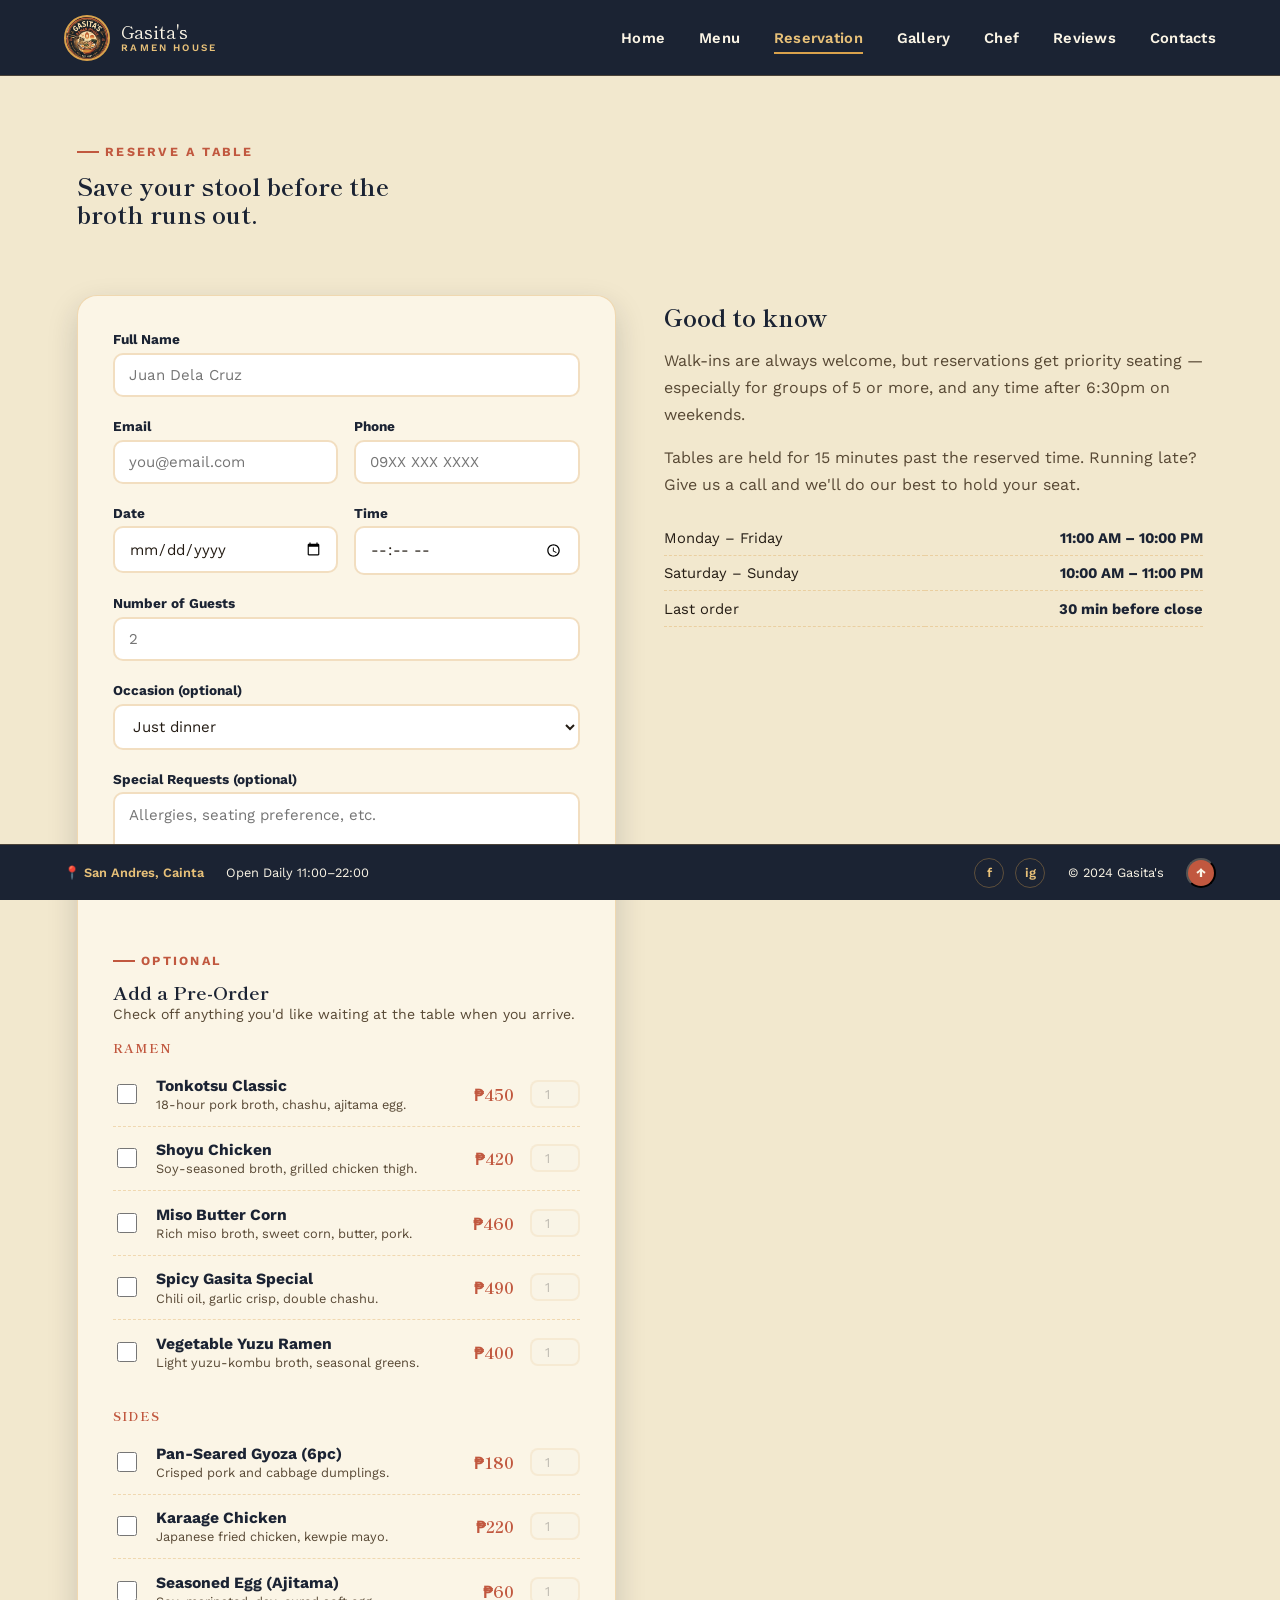
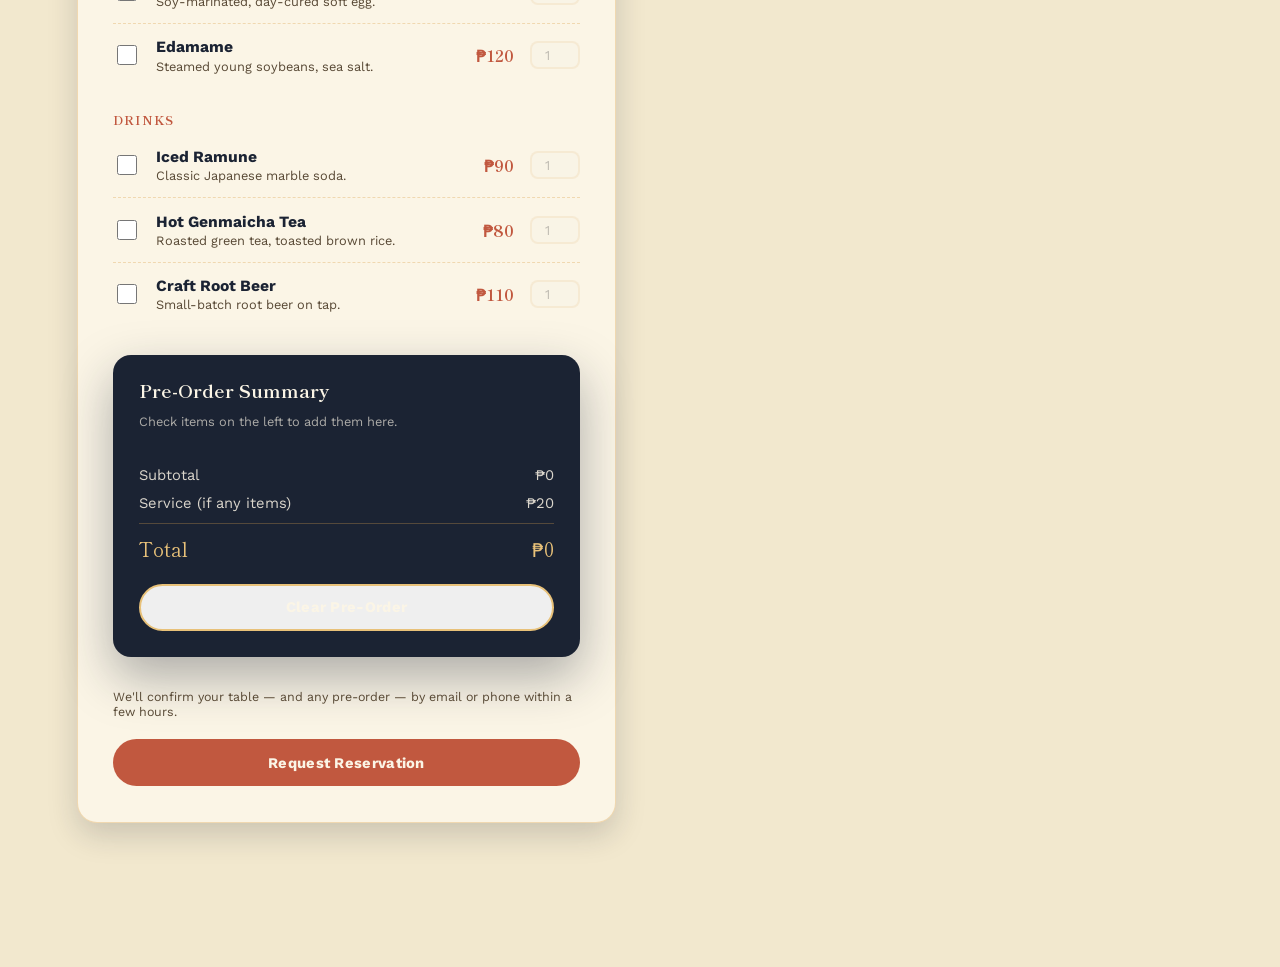
==== reservation.html @ d7d9e99a "Add files via upload" ====
<!DOCTYPE html>
<html lang="en">
<head>
<meta charset="UTF-8">
<meta name="viewport" content="width=device-width, initial-scale=1.0">
<title>Gasita's Ramen House — Reservation</title>
<link rel="icon" type="image/png" href="images/logo-badge.png">
<link rel="stylesheet" href="css/style.css">
</head>
<body>

<header class="navbar">
  <a href="index.html" class="navbar__brand">
    <img src="images/logo-badge.png" alt="Gasita's Ramen House badge logo" class="navbar__logo">
    <span class="navbar__title">Gasita's<span>RAMEN HOUSE </span></span>
  </a>
  <nav class="navbar__links" id="navLinks">
    <a href="index.html">Home</a>
    <a href="menu.html">Menu</a>
    <a href="reservation.html" aria-current="page">Reservation</a>
    <a href="gallery.html">Gallery</a>
    <a href="chef.html">Chef</a>
    <a href="reviews.html">Reviews</a>
    <a href="contacts.html">Contacts</a>
  </nav>
  <button class="navbar__toggle" aria-label="Toggle menu" aria-expanded="false"><span></span></button>
</header>

<main>
  <section class="section section--tight">
    <div class="container">
      <p class="eyebrow">Reserve a Table</p>
      <h1 style="max-width:22ch;">Save your stool before the broth runs out.</h1>
    </div>
  </section>

  <section class="section" style="padding-top:0;">
    <div class="container form-layout">

      <form class="res-form" novalidate>
        <div class="confirm-box" role="status"></div>

        <div class="field">
          <label for="name">Full Name</label>
          <input type="text" id="name" name="name" placeholder="Juan Dela Cruz" autocomplete="name">
          <div class="error-msg">Please enter your full name.</div>
        </div>

        <div class="field__row">
          <div class="field">
            <label for="email">Email</label>
            <input type="email" id="email" name="email" placeholder="you@email.com" autocomplete="email">
            <div class="error-msg">Enter a valid email address.</div>
          </div>
          <div class="field">
            <label for="phone">Phone</label>
            <input type="tel" id="phone" name="phone" placeholder="09XX XXX XXXX" autocomplete="tel">
            <div class="error-msg">Enter a valid phone number.</div>
          </div>
        </div>

        <div class="field__row">
          <div class="field">
            <label for="date">Date</label>
            <input type="date" id="date" name="date">
            <div class="error-msg">Date cannot be in the past.</div>
          </div>
          <div class="field">
            <label for="time">Time</label>
            <input type="time" id="time" name="time">
            <div class="error-msg">Please choose a time.</div>
          </div>
        </div>

        <div class="field">
          <label for="guests">Number of Guests</label>
          <input type="number" id="guests" name="guests" min="1" max="20" placeholder="2">
          <div class="error-msg">Guests must be between 1 and 20.</div>
        </div>

        <div class="field">
          <label for="occasion">Occasion (optional)</label>
          <select id="occasion" name="occasion">
            <option value="">Just dinner</option>
            <option value="birthday">Birthday</option>
            <option value="anniversary">Anniversary</option>
            <option value="business">Business Meal</option>
            <option value="other">Other</option>
          </select>
        </div>

        <div class="field">
          <label for="notes">Special Requests (optional)</label>
          <textarea id="notes" name="notes" rows="3" placeholder="Allergies, seating preference, etc."></textarea>
        </div>

        <!-- PRE-ORDER -->
        <div class="preorder-section">
          <p class="eyebrow">Optional</p>
          <h3 style="margin-bottom:.2em;">Add a Pre-Order</h3>
          <p style="color:var(--ink-soft);font-size:.88rem;margin:0 0 1.2rem;">Check off anything you'd like waiting at the table when you arrive.</p>

          <div class="preorder-layout">
            <div>
              <div class="preorder-category">
                <h4>Ramen</h4>
                <div class="preorder-row">
                  <input type="checkbox" id="pre-tonkotsu" data-id="tonkotsu" data-name="Tonkotsu Classic" data-price="450">
                  <div class="preorder-row__info"><h5>Tonkotsu Classic</h5><p>18-hour pork broth, chashu, ajitama egg.</p></div>
                  <span class="preorder-row__price">&#8369;450</span>
                  <div class="preorder-row__qty">
                    <input type="number" min="1" max="10" value="1" disabled aria-label="Quantity for Tonkotsu Classic">
                  </div>
                </div>
                <div class="preorder-row">
                  <input type="checkbox" id="pre-shoyu" data-id="shoyu" data-name="Shoyu Chicken" data-price="420">
                  <div class="preorder-row__info"><h5>Shoyu Chicken</h5><p>Soy-seasoned broth, grilled chicken thigh.</p></div>
                  <span class="preorder-row__price">&#8369;420</span>
                  <div class="preorder-row__qty">
                    <input type="number" min="1" max="10" value="1" disabled aria-label="Quantity for Shoyu Chicken">
                  </div>
                </div>
                <div class="preorder-row">
                  <input type="checkbox" id="pre-miso" data-id="miso" data-name="Miso Butter Corn" data-price="460">
                  <div class="preorder-row__info"><h5>Miso Butter Corn</h5><p>Rich miso broth, sweet corn, butter, pork.</p></div>
                  <span class="preorder-row__price">&#8369;460</span>
                  <div class="preorder-row__qty">
                    <input type="number" min="1" max="10" value="1" disabled aria-label="Quantity for Miso Butter Corn">
                  </div>
                </div>
                <div class="preorder-row">
                  <input type="checkbox" id="pre-spicy" data-id="spicy" data-name="Spicy Gasita Special" data-price="490">
                  <div class="preorder-row__info"><h5>Spicy Gasita Special</h5><p>Chili oil, garlic crisp, double chashu.</p></div>
                  <span class="preorder-row__price">&#8369;490</span>
                  <div class="preorder-row__qty">
                    <input type="number" min="1" max="10" value="1" disabled aria-label="Quantity for Spicy Gasita Special">
                  </div>
                </div>
                <div class="preorder-row">
                  <input type="checkbox" id="pre-yuzu" data-id="yuzu" data-name="Vegetable Yuzu Ramen" data-price="400">
                  <div class="preorder-row__info"><h5>Vegetable Yuzu Ramen</h5><p>Light yuzu-kombu broth, seasonal greens.</p></div>
                  <span class="preorder-row__price">&#8369;400</span>
                  <div class="preorder-row__qty">
                    <input type="number" min="1" max="10" value="1" disabled aria-label="Quantity for Vegetable Yuzu Ramen">
                  </div>
                </div>
              </div>

              <div class="preorder-category">
                <h4>Sides</h4>
                <div class="preorder-row">
                  <input type="checkbox" id="pre-gyoza" data-id="gyoza" data-name="Pan-Seared Gyoza" data-price="180">
                  <div class="preorder-row__info"><h5>Pan-Seared Gyoza (6pc)</h5><p>Crisped pork and cabbage dumplings.</p></div>
                  <span class="preorder-row__price">&#8369;180</span>
                  <div class="preorder-row__qty">
                    <input type="number" min="1" max="10" value="1" disabled aria-label="Quantity for Pan-Seared Gyoza">
                  </div>
                </div>
                <div class="preorder-row">
                  <input type="checkbox" id="pre-karaage" data-id="karaage" data-name="Karaage Chicken" data-price="220">
                  <div class="preorder-row__info"><h5>Karaage Chicken</h5><p>Japanese fried chicken, kewpie mayo.</p></div>
                  <span class="preorder-row__price">&#8369;220</span>
                  <div class="preorder-row__qty">
                    <input type="number" min="1" max="10" value="1" disabled aria-label="Quantity for Karaage Chicken">
                  </div>
                </div>
                <div class="preorder-row">
                  <input type="checkbox" id="pre-ajitama" data-id="ajitama" data-name="Seasoned Egg" data-price="60">
                  <div class="preorder-row__info"><h5>Seasoned Egg (Ajitama)</h5><p>Soy-marinated, day-cured soft egg.</p></div>
                  <span class="preorder-row__price">&#8369;60</span>
                  <div class="preorder-row__qty">
                    <input type="number" min="1" max="10" value="1" disabled aria-label="Quantity for Seasoned Egg">
                  </div>
                </div>
                <div class="preorder-row">
                  <input type="checkbox" id="pre-edamame" data-id="edamame" data-name="Edamame" data-price="120">
                  <div class="preorder-row__info"><h5>Edamame</h5><p>Steamed young soybeans, sea salt.</p></div>
                  <span class="preorder-row__price">&#8369;120</span>
                  <div class="preorder-row__qty">
                    <input type="number" min="1" max="10" value="1" disabled aria-label="Quantity for Edamame">
                  </div>
                </div>
              </div>

              <div class="preorder-category">
                <h4>Drinks</h4>
                <div class="preorder-row">
                  <input type="checkbox" id="pre-ramune" data-id="ramune" data-name="Iced Ramune" data-price="90">
                  <div class="preorder-row__info"><h5>Iced Ramune</h5><p>Classic Japanese marble soda.</p></div>
                  <span class="preorder-row__price">&#8369;90</span>
                  <div class="preorder-row__qty">
                    <input type="number" min="1" max="10" value="1" disabled aria-label="Quantity for Iced Ramune">
                  </div>
                </div>
                <div class="preorder-row">
                  <input type="checkbox" id="pre-genmaicha" data-id="genmaicha" data-name="Hot Genmaicha Tea" data-price="80">
                  <div class="preorder-row__info"><h5>Hot Genmaicha Tea</h5><p>Roasted green tea, toasted brown rice.</p></div>
                  <span class="preorder-row__price">&#8369;80</span>
                  <div class="preorder-row__qty">
                    <input type="number" min="1" max="10" value="1" disabled aria-label="Quantity for Hot Genmaicha Tea">
                  </div>
                </div>
                <div class="preorder-row">
                  <input type="checkbox" id="pre-rootbeer" data-id="rootbeer" data-name="Craft Root Beer" data-price="110">
                  <div class="preorder-row__info"><h5>Craft Root Beer</h5><p>Small-batch root beer on tap.</p></div>
                  <span class="preorder-row__price">&#8369;110</span>
                  <div class="preorder-row__qty">
                    <input type="number" min="1" max="10" value="1" disabled aria-label="Quantity for Craft Root Beer">
                  </div>
                </div>
              </div>
            </div>

            <!-- ORDER SUMMARY -->
            <aside class="order-summary" aria-label="Pre-order summary">
              <h3>Pre-Order Summary</h3>
              <p class="order-summary__hint">Check items on the left to add them here.</p>
              <div class="order-summary__list">
                <p class="order-summary__empty">No items selected yet.</p>
              </div>
              <div class="order-summary__totals">
                <span>Subtotal</span>
                <span data-order="subtotal">&#8369;0</span>
              </div>
              <div class="order-summary__totals">
                <span>Service (if any items)</span>
                <span>&#8369;20</span>
              </div>
              <div class="order-summary__totals grand">
                <span>Total</span>
                <span data-order="total">&#8369;0</span>
              </div>
              <button type="button" class="btn btn--outline" style="width:100%;margin-top:1rem;" data-order="clear">Clear Pre-Order</button>
            </aside>
          </div>
        </div>

        <p class="form-note" style="margin-top:2rem;">We'll confirm your table &mdash; and any pre-order &mdash; by email or phone within a few hours.</p>
        <button type="submit" class="btn btn--primary" style="width:100%;">Request Reservation</button>
      </form>

      <div class="res-info">
        <h2>Good to know</h2>
        <p>Walk-ins are always welcome, but reservations get priority seating &mdash; especially for groups of 5 or more, and any time after 6:30pm on weekends.</p>
        <p>Tables are held for 15 minutes past the reserved time. Running late? Give us a call and we'll do our best to hold your seat.</p>

        <table class="hours-table">
          <tr><td>Monday &ndash; Friday</td><td>11:00 AM &ndash; 10:00 PM</td></tr>
          <tr><td>Saturday &ndash; Sunday</td><td>10:00 AM &ndash; 11:00 PM</td></tr>
          <tr><td>Last order</td><td>30 min before close</td></tr>
        </table>
      </div>

    </div>
  </section>
</main>

<footer class="footer">
  <div class="footer__group">
    <a href="contacts.html">&#128205; San Andres, Cainta</a>
    <span class="footer__hours">Open Daily 11:00&ndash;22:00</span>
  </div>
  <div class="footer__group">
    <div class="footer__social">
      <a href="https://www.facebook.com/" target="_blank" aria-label="Facebook">f</a>
      <a href="https://www.instagram.com/" target="_blank" aria-label="Instagram">ig</a>
    </div>
    <span>&copy; 2024 Gasita's</span>
    <button class="footer__totop" aria-label="Back to top">&uarr;</button>
  </div>
</footer>

<script src="js/main.js"></script>
</body>
</html>
---- css/style.css ----
/* =========================================================
   Gasita's Ramen House — stylesheet
   Palette pulled from the shop badge:
   navy ring bg, terracotta ring, gold linework, cream field
   ========================================================= */

@import url('https://fonts.googleapis.com/css2?family=Shippori+Mincho:wght@500;600;700;800&family=Work+Sans:wght@400;500;600;700;800&display=swap');

:root{
  --navy: #1B2333;
  --navy-2: #232C40;
  --navy-3: #2C3752;
  --rust: #C1583F;
  --rust-dark: #9A4127;
  --gold: #D9A24C;
  --gold-soft: #E8C179;
  --cream: #F2E8CE;
  --cream-2: #FBF5E6;
  --ink: #241C14;
  --ink-soft: #574834;
  --yolk: #E8A93D;
  --line: rgba(217,162,76,0.35);

  --nav-h: 76px;
  --footer-h: 56px;

  --font-display: 'Shippori Mincho', serif;
  --font-body: 'Work Sans', sans-serif;

  --shadow-soft: 0 12px 30px rgba(27,35,51,0.18);
  --shadow-deep: 0 20px 50px rgba(27,35,51,0.35);
}

*, *::before, *::after{ box-sizing: border-box; }
html{ scroll-behavior: smooth; }

body{
  margin:0;
  font-family: var(--font-body);
  color: var(--ink);
  background: var(--cream);
  padding-top: var(--nav-h);
  padding-bottom: var(--footer-h);
  min-height: 100vh;
}

img{ max-width:100%; display:block; }
a{ color:inherit; text-decoration:none; }
ul{ list-style:none; margin:0; padding:0; }
button{ font-family:inherit; cursor:pointer; }

h1,h2,h3,h4{
  font-family: var(--font-display);
  color: var(--navy);
  margin: 0 0 0.5em;
  line-height: 1.15;
}

.eyebrow{
  display:inline-flex;
  align-items:center;
  gap:.5em;
  font-size: 0.78rem;
  font-weight:700;
  letter-spacing: .18em;
  text-transform: uppercase;
  color: var(--rust);
}
.eyebrow::before{
  content:"";
  width: 22px; height: 2px;
  background: var(--rust);
  display:inline-block;
}

.section{
  padding: 5.5rem 6vw;
}
.section--tight{ padding: 3.5rem 6vw; }
.section--dark{
  background: var(--navy);
  color: var(--cream-2);
}
.section--dark h1, .section--dark h2, .section--dark h3{ color: var(--cream-2); }

.container{
  max-width: 1180px;
  margin: 0 auto;
}

.btn{
  display:inline-flex;
  align-items:center;
  justify-content:center;
  gap:.5em;
  padding: .85em 1.8em;
  border-radius: 999px;
  border: 2px solid transparent;
  font-weight: 700;
  font-size: 0.92rem;
  letter-spacing:.02em;
  transition: transform .18s ease, background .18s ease, color .18s ease, border-color .18s ease;
}
.btn:focus-visible{ outline: 3px solid var(--gold); outline-offset:3px; }
.btn--primary{
  background: var(--rust);
  color: var(--cream-2);
}
.btn--primary:hover{ background: var(--rust-dark); transform: translateY(-2px); }
.btn--outline{
  border-color: var(--gold-soft);
  color: var(--cream-2);
}
.btn--outline:hover{ background: rgba(217,162,76,0.15); transform: translateY(-2px); }
.btn--dark{
  background: var(--navy);
  color: var(--cream-2);
}
.btn--dark:hover{ background: var(--navy-3); transform: translateY(-2px); }
.btn--sm{ padding:.55em 1.2em; font-size:.82rem; }
.btn:disabled{ opacity:.5; cursor:not-allowed; transform:none !important; }

/* =========================================================
   Seigaiha (wave scallop) divider — recurring signature motif
   echoes the ripple/steam curls on the shop badge
   ========================================================= */
.wave-divider{
  width:100%;
  height: 34px;
  background-repeat: repeat-x;
  background-size: 46px 34px;
}
.wave-divider--gold{
  background-image: url("data:image/svg+xml,%3Csvg xmlns='http://www.w3.org/2000/svg' width='46' height='34' viewBox='0 0 46 34'%3E%3Cpath d='M0 34c6-14 17-14 23 0s17 14 23 0V0H0z' fill='none' stroke='%23D9A24C' stroke-width='2'/%3E%3C/svg%3E");
}
.wave-divider--rust{
  background-image: url("data:image/svg+xml,%3Csvg xmlns='http://www.w3.org/2000/svg' width='46' height='34' viewBox='0 0 46 34'%3E%3Cpath d='M0 34c6-14 17-14 23 0s17 14 23 0V0H0z' fill='none' stroke='%23C1583F' stroke-width='2'/%3E%3C/svg%3E");
}

/* =========================================================
   NAVBAR — fixed
   ========================================================= */
.navbar{
  position: fixed;
  top:0; left:0; right:0;
  height: var(--nav-h);
  z-index: 500;
  display:flex;
  align-items:center;
  justify-content:space-between;
  padding: 0 5vw;
  background: var(--navy);
  border-bottom: 1px solid rgba(217,162,76,0.25);
}
.navbar__brand{
  display:flex;
  align-items:center;
  gap:.7em;
}
.navbar__logo{
  width: 46px; height:46px;
  border-radius:50%;
  border: 2px solid var(--gold);
  object-fit:cover;
  background: var(--navy-2);
}
.navbar__title{
  font-family: var(--font-display);
  color: var(--cream-2);
  font-size: 1.15rem;
  line-height:1.1;
}
.navbar__title span{
  display:block;
  font-family: var(--font-body);
  font-size: .62rem;
  letter-spacing:.22em;
  color: var(--gold-soft);
  font-weight:600;
  margin-top:.2em;
}
.navbar__links{
  display:flex;
  align-items:center;
  gap: 2.1rem;
}
.navbar__links a{
  position:relative;
  color: var(--cream-2);
  font-size: .92rem;
  font-weight:600;
  letter-spacing:.02em;
  padding: .4em 0;
}
.navbar__links a::after{
  content:"";
  position:absolute;
  left:0; bottom:-2px;
  width:0; height:2px;
  background: var(--gold);
  transition: width .22s ease;
}
.navbar__links a:hover::after,
.navbar__links a[aria-current="page"]::after{ width:100%; }
.navbar__links a[aria-current="page"]{ color: var(--gold-soft); }

.navbar__toggle{
  display:none;
  background:none;
  border:none;
  width: 34px; height: 26px;
  position:relative;
}
.navbar__toggle span, .navbar__toggle span::before, .navbar__toggle span::after{
  content:"";
  position:absolute;
  left:0; right:0;
  height:2px;
  background: var(--cream-2);
  transition: transform .2s ease, opacity .2s ease;
}
.navbar__toggle span{ top:12px; }
.navbar__toggle span::before{ top:-9px; }
.navbar__toggle span::after{ top:9px; }
.navbar__toggle[aria-expanded="true"] span{ background: transparent; }
.navbar__toggle[aria-expanded="true"] span::before{ transform: translateY(9px) rotate(45deg); }
.navbar__toggle[aria-expanded="true"] span::after{ transform: translateY(-9px) rotate(-45deg); }

/* =========================================================
   FOOTER — fixed
   ========================================================= */
.footer{
  position: fixed;
  bottom:0; left:0; right:0;
  height: var(--footer-h);
  z-index: 500;
  background: var(--navy);
  border-top: 1px solid rgba(217,162,76,0.25);
  display:flex;
  align-items:center;
  justify-content:space-between;
  padding: 0 5vw;
  color: var(--cream-2);
  font-size: .8rem;
  gap: 1rem;
}
.footer__group{ display:flex; align-items:center; gap: 1.4rem; }
.footer__group a{ display:flex; align-items:center; gap:.4em; color: var(--gold-soft); font-weight:600; }
.footer__social{ display:flex; gap:.7rem; }
.footer__social a{
  width: 30px; height:30px;
  border-radius:50%;
  border: 1px solid var(--line);
  display:flex; align-items:center; justify-content:center;
}
.footer__social a:hover{ background: rgba(217,162,76,0.18); }
.footer__totop{
  background: var(--rust);
  color: var(--cream-2);
  border-radius: 50%;
  width: 30px; height: 30px;
  display:flex; align-items:center; justify-content:center;
  font-weight:700;
}

/* =========================================================
   HERO
   ========================================================= */
.hero{
  position:relative;
  min-height: calc(100vh - var(--nav-h) - var(--footer-h));
  display:flex;
  align-items:center;
  background: radial-gradient(circle at 78% 22%, rgba(193,88,63,0.35), transparent 45%), var(--navy);
  overflow:hidden;
  padding: 4rem 6vw;
}
.hero::before{
  content:"";
  position:absolute; inset:0;
  background-image: url("data:image/svg+xml,%3Csvg xmlns='http://www.w3.org/2000/svg' width='120' height='90' viewBox='0 0 120 90'%3E%3Cg fill='none' stroke='%23D9A24C' stroke-opacity='0.14' stroke-width='2'%3E%3Cpath d='M0 90c15-36 45-36 60 0s45 36 60 0'/%3E%3C/g%3E%3C/svg%3E");
  background-size: 240px 180px;
  opacity:.6;
}
.hero__content{
  position:relative;
  z-index:2;
  max-width: 620px;
  color: var(--cream-2);
}
.hero h1{
  font-size: clamp(2.4rem, 5vw, 3.6rem);
  color: var(--cream-2);
  margin-bottom:.4em;
}
.hero h1 em{
  font-style: normal;
  color: var(--gold-soft);
}
.hero p{
  font-size: 1.05rem;
  color: rgba(251,245,230,0.82);
  max-width: 46ch;
  margin-bottom: 2rem;
}
.hero__ctas{ display:flex; gap:1rem; flex-wrap:wrap; }

.hero__bowl{
  position:absolute;
  right: 4vw;
  top: 50%;
  transform: translateY(-50%);
  width: min(38vw, 420px);
  z-index:1;
  opacity:0.95;
}
.steam{ animation: rise 4.5s ease-in-out infinite; transform-origin: bottom center; }
.steam.s2{ animation-delay: 1.1s; }
.steam.s3{ animation-delay: 2.2s; }
@keyframes rise{
  0%{ transform: translateY(6px) scaleY(0.9); opacity:.25; }
  50%{ transform: translateY(-10px) scaleY(1.05); opacity:.85; }
  100%{ transform: translateY(6px) scaleY(0.9); opacity:.25; }
}
@media (prefers-reduced-motion: reduce){
  .steam{ animation:none; opacity:.6; }
  html{ scroll-behavior:auto; }
}

/* =========================================================
   FEATURE / INFO CARDS
   ========================================================= */
.grid{
  display:grid;
  gap: 1.8rem;
}
.grid--3{ grid-template-columns: repeat(3, 1fr); }
.grid--2{ grid-template-columns: repeat(2, 1fr); }

.feature-card{
  background: var(--cream-2);
  border: 1px solid var(--line);
  border-radius: 18px;
  padding: 2rem 1.7rem;
  box-shadow: var(--shadow-soft);
}
.feature-card__icon{
  width: 52px; height:52px;
  margin-bottom: 1rem;
}
.feature-card h3{ font-size:1.15rem; margin-bottom:.4em; }
.feature-card p{ color: var(--ink-soft); font-size:.94rem; line-height:1.55; margin:0; }

/* Spotlight split */
.spotlight{
  display:grid;
  grid-template-columns: 1fr 1fr;
  gap: 3rem;
  align-items:center;
}
.spotlight__art{
  background: linear-gradient(160deg, var(--navy) 0%, var(--navy-3) 100%);
  border-radius: 24px;
  padding: 3rem;
  display:flex;
  align-items:center;
  justify-content:center;
  box-shadow: var(--shadow-deep);
}
.spotlight__art img{ width: 100%; max-width: 260px; }
.spotlight__text h2{ margin-bottom:.5em; }
.spotlight__text p{ color: var(--ink-soft); line-height:1.7; margin-bottom:1.5em; }
.spotlight__tags{ display:flex; gap:.6rem; flex-wrap:wrap; margin-bottom:1.6em; }
.tag{
  font-size:.76rem;
  font-weight:700;
  letter-spacing:.05em;
  text-transform:uppercase;
  color: var(--rust-dark);
  background: rgba(193,88,63,0.12);
  padding: .4em .9em;
  border-radius:999px;
}

/* CTA banner */
.cta-banner{
  background: var(--rust);
  color: var(--cream-2);
  border-radius: 22px;
  padding: 3rem;
  display:flex;
  align-items:center;
  justify-content:space-between;
  gap:2rem;
  flex-wrap:wrap;
}
.cta-banner h2{ color: var(--cream-2); margin-bottom:.2em; }
.cta-banner p{ margin:0; color: rgba(251,245,230,0.9); }

/* =========================================================
   MENU PAGE
   ========================================================= */
.menu-layout{
  display:grid;
  grid-template-columns: 1fr 320px;
  gap: 2.5rem;
  align-items:start;
}
.menu-filters{
  display:flex;
  gap: .7rem;
  flex-wrap:wrap;
  margin-bottom: 2rem;
}
.filter-btn{
  background: var(--cream-2);
  border: 2px solid var(--line);
  color: var(--ink-soft);
  padding: .6em 1.4em;
  border-radius: 999px;
  font-weight:700;
  font-size:.86rem;
  transition: all .18s ease;
}
.filter-btn:hover{ border-color: var(--rust); color: var(--rust-dark); }
.filter-btn.is-active{
  background: var(--navy);
  border-color: var(--navy);
  color: var(--cream-2);
}

.menu-grid{
  display:grid;
  grid-template-columns: repeat(2, 1fr);
  gap: 1.4rem;
}
.menu-grid--full{
  grid-template-columns: repeat(3, 1fr);
}
.menu-item{
  background: var(--cream-2);
  border: 1px solid var(--line);
  border-radius: 16px;
  padding: 1.4rem;
  display:flex;
  flex-direction:column;
  gap:.6rem;
  transition: opacity .25s ease, transform .25s ease;
}
.menu-item[hidden]{ display:none; }
.menu-item__top{ display:flex; justify-content:space-between; gap:1rem; }
.menu-item__top h3{ font-size:1.05rem; margin:0; }
.menu-item__price{
  font-family: var(--font-display);
  color: var(--rust);
  font-weight:700;
  white-space:nowrap;
}
.menu-item p{ color: var(--ink-soft); font-size:.88rem; line-height:1.5; margin:0; flex:1; }
.menu-item__foot{ display:flex; align-items:center; justify-content:space-between; margin-top:.4rem; }
.menu-item__cat{
  font-size:.72rem;
  font-weight:700;
  text-transform:uppercase;
  letter-spacing:.06em;
  color: var(--gold-soft);
  background: var(--navy);
  padding:.3em .7em;
  border-radius:999px;
}

/* Order Summary */
.order-summary{
  position: sticky;
  top: calc(var(--nav-h) + 1.5rem);
  background: var(--navy);
  color: var(--cream-2);
  border-radius: 18px;
  padding: 1.6rem;
  box-shadow: var(--shadow-deep);
}
.order-summary h3{ color: var(--cream-2); font-size:1.15rem; margin-bottom:.2em; }
.order-summary__hint{ font-size:.8rem; color: rgba(251,245,230,0.65); margin-bottom:1rem; }
.order-summary__list{ display:flex; flex-direction:column; gap:.7rem; max-height: 320px; overflow-y:auto; margin-bottom:1rem; }
.order-summary__empty{ font-size:.86rem; color: rgba(251,245,230,0.6); padding: 1rem 0; }
.order-line{
  display:flex;
  align-items:center;
  justify-content:space-between;
  gap:.6rem;
  font-size:.88rem;
  border-bottom: 1px dashed rgba(217,162,76,0.25);
  padding-bottom:.6rem;
}
.order-line__name{ flex:1; }
.order-line__name small{ display:block; color: rgba(251,245,230,0.55); font-size:.74rem; }
.order-line__qty{ display:flex; align-items:center; gap:.4rem; }
.order-line__qty button{
  width:22px; height:22px;
  border-radius:50%;
  border:1px solid var(--gold-soft);
  background:transparent;
  color: var(--cream-2);
  line-height:1;
  font-weight:700;
}
.order-line__qty button:hover{ background: rgba(217,162,76,0.2); }
.order-line__remove{
  color: var(--rust);
  background: none;
  border:none;
  font-size:.78rem;
  font-weight:700;
  text-decoration: underline;
}
.order-summary__totals{
  display:flex;
  justify-content:space-between;
  font-size:.92rem;
  padding: .3rem 0;
  color: rgba(251,245,230,0.85);
}
.order-summary__totals.grand{
  font-family: var(--font-display);
  font-size:1.2rem;
  color: var(--gold-soft);
  border-top: 1px solid rgba(217,162,76,0.3);
  margin-top:.4rem;
  padding-top:.7rem;
}

/* =========================================================
   RESERVATION FORM
   ========================================================= */
.form-layout{
  display:grid;
  grid-template-columns: 1fr 1fr;
  gap: 3rem;
}
.res-form{
  background: var(--cream-2);
  border: 1px solid var(--line);
  border-radius: 20px;
  padding: 2.2rem;
  box-shadow: var(--shadow-soft);
}
.field{ margin-bottom: 1.3rem; }
.field label{
  display:block;
  font-weight:700;
  font-size:.85rem;
  margin-bottom:.4em;
  color: var(--navy);
}
.field input, .field select, .field textarea{
  width:100%;
  padding: .75em .9em;
  border-radius: 10px;
  border: 2px solid var(--line);
  font-family: inherit;
  font-size: .94rem;
  background: #fff;
  color: var(--ink);
}
.field input:focus, .field select:focus, .field textarea:focus{
  outline:none;
  border-color: var(--rust);
}
.field.has-error input, .field.has-error select, .field.has-error textarea{
  border-color: #C0392B;
  background: #FBEAEA;
}
.field__row{ display:grid; grid-template-columns: 1fr 1fr; gap: 1rem; }
.error-msg{
  display:none;
  color: #C0392B;
  font-size: .78rem;
  margin-top: .35em;
  font-weight:600;
}
.field.has-error .error-msg{ display:block; }
.form-note{ font-size:.78rem; color: var(--ink-soft); margin-top:-.5rem; margin-bottom:1.3rem; }

.confirm-box{
  display:none;
  background: rgba(46,139,87,0.12);
  border: 1px solid #2E8B57;
  color: #1E5E3A;
  padding: 1rem 1.2rem;
  border-radius: 12px;
  font-size: .9rem;
  font-weight:600;
  margin-bottom: 1.2rem;
}
.confirm-box.is-visible{ display:block; }

.res-info{ padding-top: .5rem; }
.res-info h2{ margin-bottom:.6em; }
.res-info p{ color: var(--ink-soft); line-height:1.7; }
.hours-table{ width:100%; border-collapse:collapse; margin-top:1.4rem; }
.hours-table td{ padding:.55em 0; border-bottom: 1px dashed var(--line); font-size:.92rem; }
.hours-table td:last-child{ text-align:right; font-weight:700; color: var(--navy); }

/* =========================================================
   PRE-ORDER (Reservation page)
   ========================================================= */
.preorder-section{ margin-top: 4rem; }
.preorder-layout{
  display:flex;
  flex-direction:column;
  gap: 1.8rem;
}
.preorder-layout .order-summary{
  position: static;
}
.preorder-category h4{
  font-size:.78rem;
  font-weight:700;
  letter-spacing:.1em;
  text-transform:uppercase;
  color: var(--rust);
  margin: 1.6rem 0 .4rem;
}
.preorder-category:first-child h4{ margin-top:0; }
.preorder-row{
  display:flex;
  align-items:center;
  gap: 1rem;
  padding: .85rem 0;
  border-bottom: 1px dashed var(--line);
}
.preorder-row:last-child{ border-bottom:none; }
.preorder-row input[type="checkbox"]{
  width: 20px; height:20px;
  accent-color: var(--rust);
  flex-shrink:0;
}
.preorder-row__info{ flex:1; min-width:0; }
.preorder-row__info h5{
  margin:0 0 .15em;
  font-size:.98rem;
  font-family: var(--font-body);
  font-weight:700;
  color: var(--navy);
}
.preorder-row__info p{
  margin:0;
  font-size:.8rem;
  color: var(--ink-soft);
}
.preorder-row__price{
  font-family: var(--font-display);
  color: var(--rust);
  font-weight:700;
  min-width: 62px;
  text-align:right;
}
.preorder-row__qty{
  display:flex;
  align-items:center;
  gap:.3rem;
}
.preorder-row__qty input[type="number"]{
  width: 50px;
  padding: .3em .2em;
  text-align:center;
  border-radius: 8px;
  border: 2px solid var(--line);
  font-family:inherit;
  font-size:.85rem;
}
.preorder-row__qty input[type="number"]:disabled{
  opacity:.35;
}

/* =========================================================
   GALLERY / SLIDER
   ========================================================= */
.slider{
  position:relative;
  max-width: 860px;
  margin: 0 auto;
  border-radius: 22px;
  overflow:hidden;
  box-shadow: var(--shadow-deep);
}
.slider__track{
  display:flex;
  transition: transform .5s cubic-bezier(.65,0,.35,1);
}
.slide{
  min-width:100%;
  aspect-ratio: 16/9;
  display:flex;
  align-items:flex-end;
  position:relative;
  color: var(--cream-2);
}
.slide__caption{
  position:relative;
  z-index:2;
  padding: 1.6rem 2rem;
  background: linear-gradient(to top, rgba(27,35,51,0.88), transparent);
  width:100%;
}
.slide__caption h3{ color: var(--cream-2); margin-bottom:.15em; font-size:1.3rem; }
.slide__caption p{ margin:0; font-size:.85rem; color: rgba(251,245,230,0.8); }

.slider__arrow{
  position:absolute;
  top:50%; transform:translateY(-50%);
  width: 44px; height:44px;
  border-radius:50%;
  border:none;
  background: rgba(27,35,51,0.55);
  color:#fff;
  font-size:1.3rem;
  z-index:3;
  display:flex; align-items:center; justify-content:center;
  transition: background .2s ease;
}
.slider__arrow:hover{ background: var(--rust); }
.slider__arrow--prev{ left: 16px; }
.slider__arrow--next{ right: 16px; }

.slider__dots{
  display:flex;
  justify-content:center;
  gap:.5rem;
  margin-top: 1.2rem;
}
.slider__dots button{
  width:10px; height:10px;
  border-radius:50%;
  border: none;
  background: var(--line);
}
.slider__dots button.is-active{ background: var(--rust); width:26px; border-radius:6px; }

.gallery-thumbs{
  display:grid;
  grid-template-columns: repeat(6, 1fr);
  gap:.7rem;
  max-width:860px;
  margin: 1.6rem auto 0;
}
.gallery-thumbs button{
  border:2px solid transparent;
  border-radius:10px;
  overflow:hidden;
  padding:0;
  aspect-ratio: 1/1;
}
.gallery-thumbs button.is-active{ border-color: var(--rust); }
.gallery-thumbs img{ width:100%; height:100%; object-fit:cover; }

/* =========================================================
   CHEF PAGE
   ========================================================= */
.chef-hero{
  display:grid;
  grid-template-columns: 300px 1fr;
  gap: 3rem;
  align-items:center;
}
.chef-portrait{
  width:100%;
  aspect-ratio: 1/1;
  border-radius: 50%;
  background: linear-gradient(155deg, var(--rust), var(--navy));
  display:flex;
  align-items:center;
  justify-content:center;
  box-shadow: var(--shadow-deep);
  border: 6px solid var(--cream-2);
}
.chef-portrait svg{ width:62%; }
.chef-quote{
  font-family: var(--font-display);
  font-size: 1.3rem;
  color: var(--navy);
  border-left: 4px solid var(--rust);
  padding-left: 1rem;
  margin: 1.4rem 0;
}
.timeline{ margin-top:1rem; }
.timeline li{
  display:flex;
  gap:1rem;
  padding: .9rem 0;
  border-bottom: 1px dashed var(--line);
}
.timeline li:last-child{ border-bottom:none; }
.timeline__year{
  font-family: var(--font-display);
  color: var(--rust);
  font-weight:700;
  min-width: 70px;
}
.team-grid{ margin-top: 3rem; }
.team-card{ text-align:center; }
.team-card .chef-portrait{ width: 120px; margin: 0 auto 1rem; border-width:4px; }
.team-card h4{ margin-bottom:.1em; }
.team-card p{ color: var(--ink-soft); font-size:.86rem; margin:0; }

/* =========================================================
   REVIEWS
   ========================================================= */
.rating-summary{
  display:flex;
  align-items:center;
  gap: 2rem;
  background: var(--cream-2);
  border: 1px solid var(--line);
  border-radius: 18px;
  padding: 2rem;
  margin-bottom: 2.5rem;
  flex-wrap:wrap;
}
.rating-summary__score{
  font-family: var(--font-display);
  font-size: 3rem;
  color: var(--navy);
  line-height:1;
}
.stars{ color: var(--gold); letter-spacing:.1em; font-size:1.1rem; }
.review-card{
  background: var(--cream-2);
  border: 1px solid var(--line);
  border-radius:16px;
  padding: 1.6rem;
}
.review-card__head{ display:flex; justify-content:space-between; align-items:flex-start; margin-bottom:.5rem; }
.review-card__name{ font-weight:700; color: var(--navy); }
.review-card__date{ font-size:.76rem; color: var(--ink-soft); }
.review-card p{ color: var(--ink-soft); font-size:.92rem; line-height:1.6; margin:.5rem 0 0; }

/* =========================================================
   CONTACTS + LOCATION
   ========================================================= */
.contact-grid{
  display:grid;
  grid-template-columns: 1fr 1fr;
  gap: 2.5rem;
}
.contact-card{
  background: var(--cream-2);
  border: 1px solid var(--line);
  border-radius: 18px;
  padding: 2rem;
}
.contact-list li{
  display:flex;
  gap: .9rem;
  padding: .9rem 0;
  border-bottom: 1px dashed var(--line);
  font-size:.92rem;
}
.contact-list li:last-child{ border-bottom:none; }
.contact-list strong{ display:block; color: var(--navy); font-size:.82rem; letter-spacing:.03em; text-transform:uppercase; margin-bottom:.15em; }
.map-wrap{
  border-radius: 18px;
  overflow:hidden;
  box-shadow: var(--shadow-soft);
  border: 1px solid var(--line);
}
.map-wrap iframe{ width:100%; height: 360px; border:0; display:block; }

/* =========================================================
   RESPONSIVE
   ========================================================= */
@media (max-width: 980px){
  .grid--3{ grid-template-columns: repeat(2,1fr); }
  .menu-layout{ grid-template-columns: 1fr; }
  .menu-grid--full{ grid-template-columns: repeat(2, 1fr); }
  .order-summary{ position:static; }
  .form-layout{ grid-template-columns: 1fr; }
  .contact-grid{ grid-template-columns: 1fr; }
  .chef-hero{ grid-template-columns: 1fr; text-align:center; }
  .chef-portrait{ max-width:240px; margin:0 auto; }
  .timeline li{ text-align:left; }
  .spotlight{ grid-template-columns: 1fr; }
  .hero__bowl{ display:none; }
}
@media (max-width: 700px){
  .grid--3, .grid--2{ grid-template-columns: 1fr; }
  .menu-grid{ grid-template-columns: 1fr; }
  .menu-grid--full{ grid-template-columns: 1fr; }
  .navbar__links{
    position:fixed;
    top: var(--nav-h);
    left:0; right:0;
    background: var(--navy);
    flex-direction:column;
    align-items:flex-start;
    padding: 1.4rem 6vw 1.8rem;
    gap: 1.1rem;
    transform: translateY(-130%);
    transition: transform .28s ease;
  }
  .navbar__links.is-open{ transform: translateY(0); }
  .navbar__toggle{ display:block; }
  .footer{ font-size:.72rem; padding: 0 4vw; }
  .footer__group{ gap:.8rem; }
  .gallery-thumbs{ grid-template-columns: repeat(3,1fr); }
  .footer__hours{ display:none; }
  .footer__group{ gap:.6rem; }
  .rating-summary{ flex-direction:column; align-items:flex-start; gap:.8rem; }
  .field__row{ grid-template-columns: 1fr; }
  .cta-banner{ flex-direction:column; align-items:flex-start; }
}

/* Accessibility: visible focus ring everywhere */
a:focus-visible, button:focus-visible, input:focus-visible, select:focus-visible, textarea:focus-visible{
  outline: 3px solid var(--gold);
  outline-offset: 2px;
}
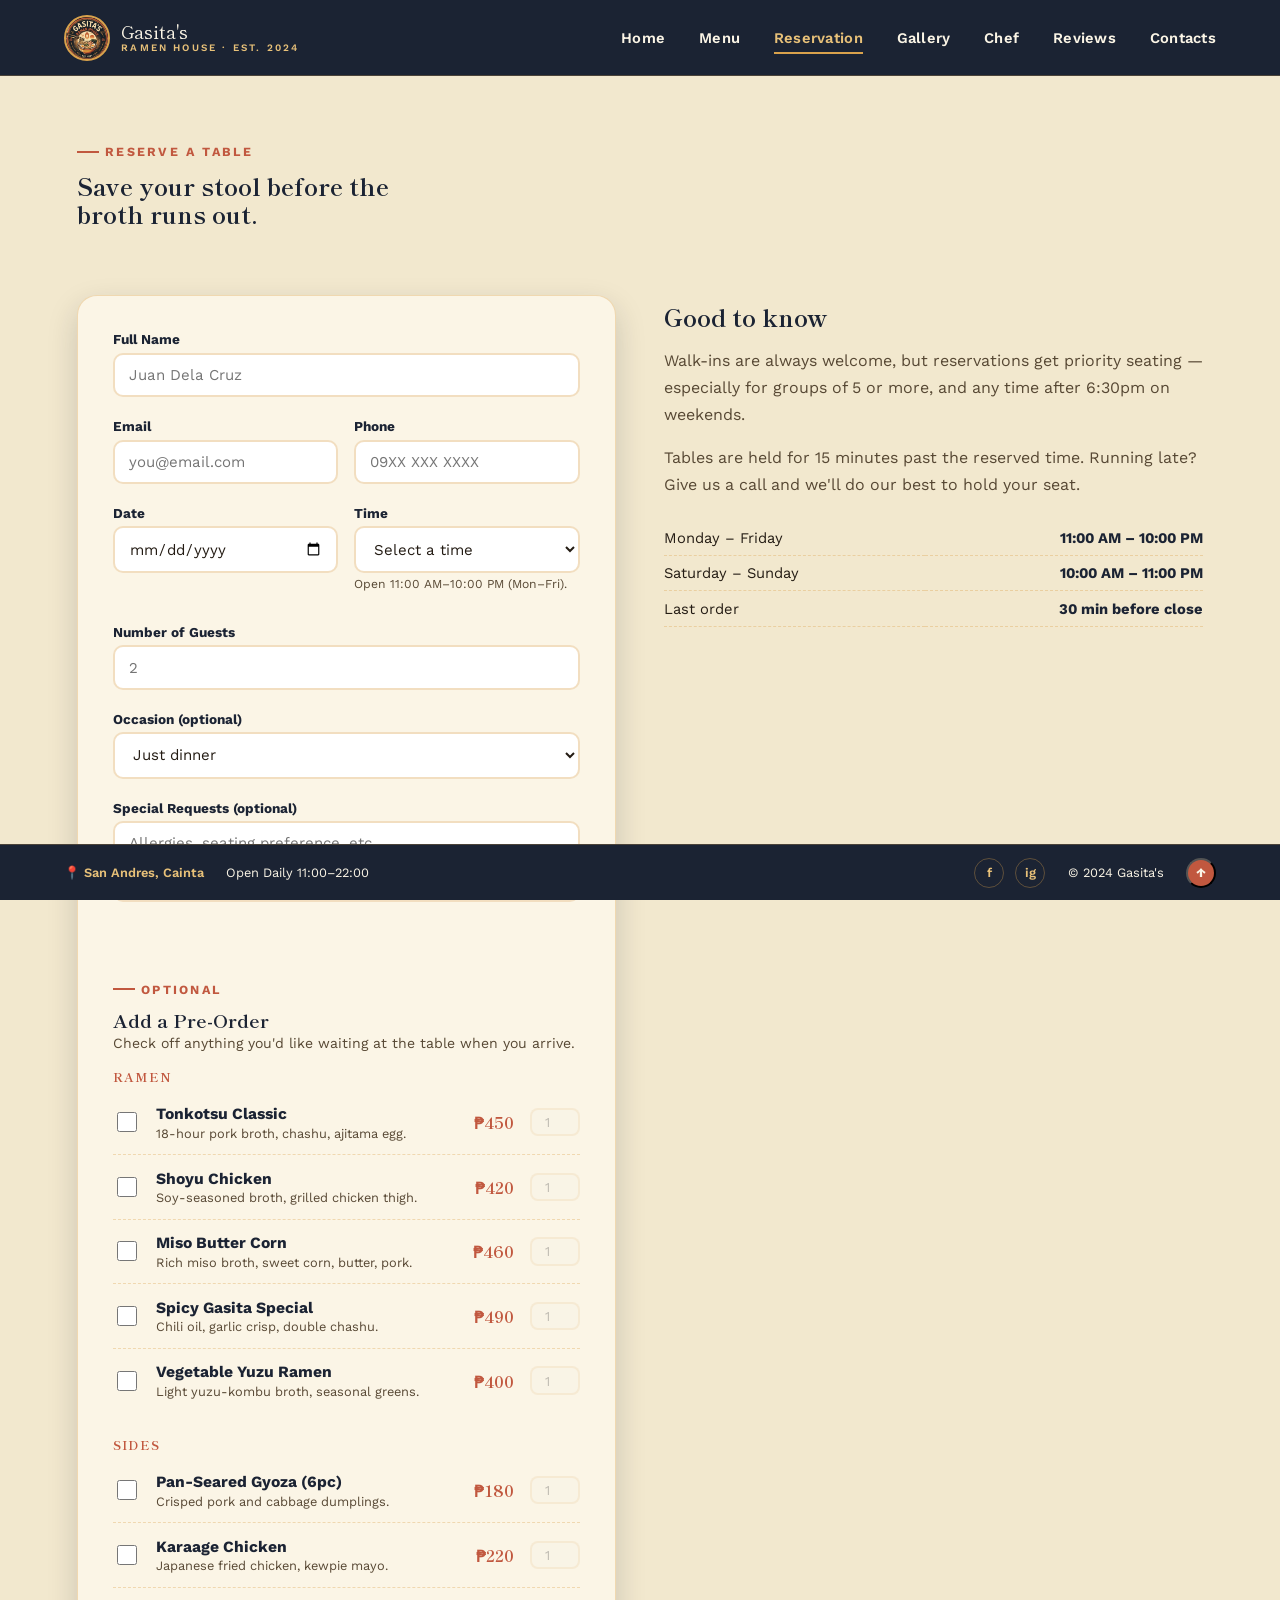
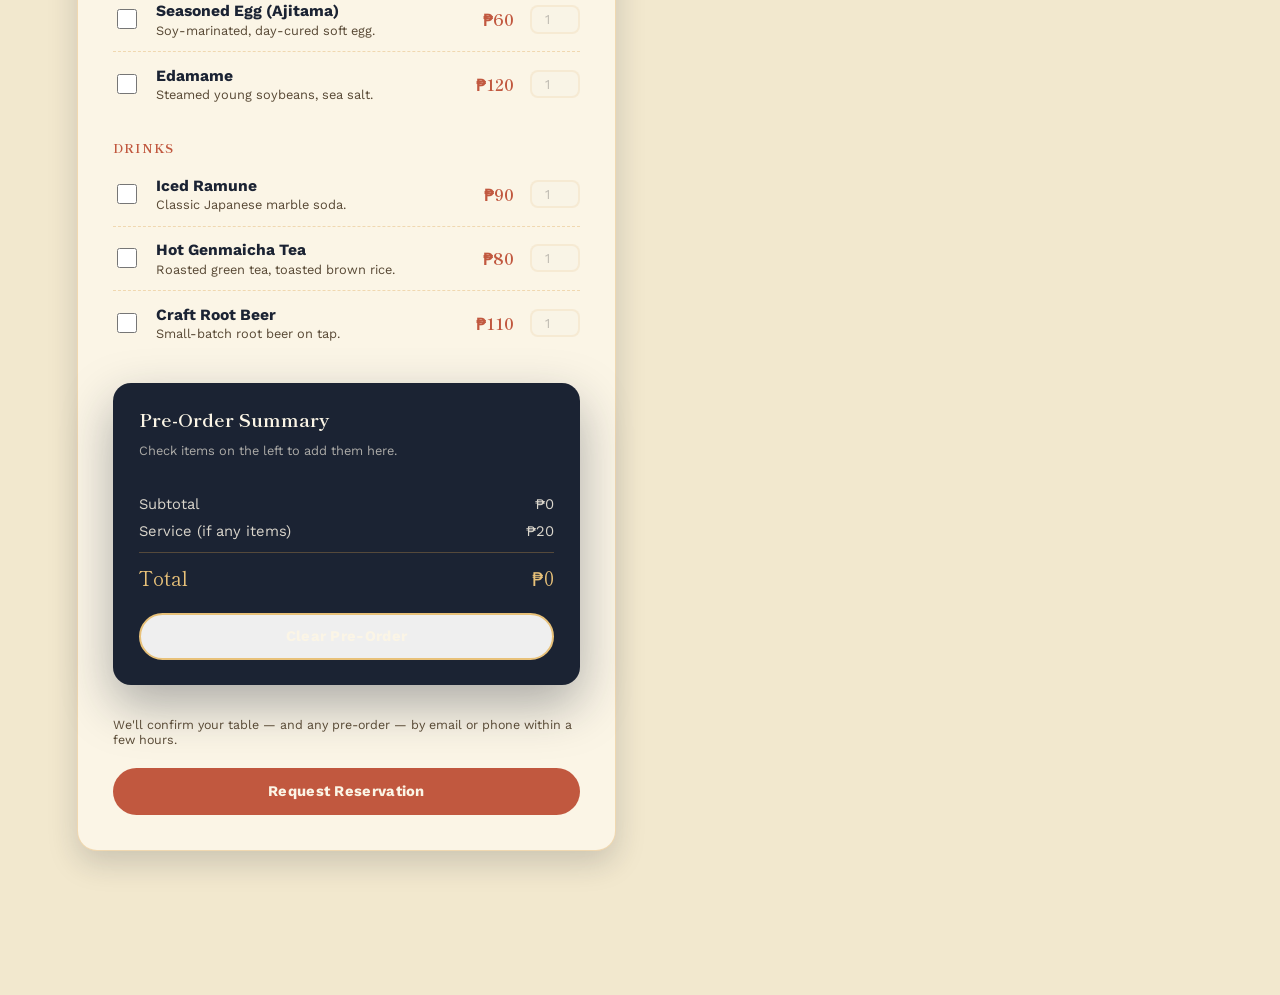
==== commit 12be271a: "Add files via upload" ====
--- a/reservation.html
+++ b/reservation.html
@@ -12,7 +12,7 @@
 <header class="navbar">
   <a href="index.html" class="navbar__brand">
     <img src="images/logo-badge.png" alt="Gasita's Ramen House badge logo" class="navbar__logo">
-    <span class="navbar__title">Gasita's<span>RAMEN HOUSE </span></span>
+    <span class="navbar__title">Gasita's<span>RAMEN HOUSE &middot; EST. 2024</span></span>
   </a>
   <nav class="navbar__links" id="navLinks">
     <a href="index.html">Home</a>
@@ -67,7 +67,10 @@
           </div>
           <div class="field">
             <label for="time">Time</label>
-            <input type="time" id="time" name="time">
+            <select id="time" name="time">
+              <option value="">Select a time</option>
+            </select>
+            <p class="field-hint" data-time-hint>Showing times available for the selected date.</p>
             <div class="error-msg">Please choose a time.</div>
           </div>
         </div>
@@ -262,8 +265,8 @@
   </div>
   <div class="footer__group">
     <div class="footer__social">
-      <a href="https://www.facebook.com/" target="_blank" aria-label="Facebook">f</a>
-      <a href="https://www.instagram.com/" target="_blank" aria-label="Instagram">ig</a>
+      <a href="https://facebook.com" target="_blank" aria-label="Facebook">f</a>
+      <a href="https://instagram.com" target="_blank" aria-label="Instagram">ig</a>
     </div>
     <span>&copy; 2024 Gasita's</span>
     <button class="footer__totop" aria-label="Back to top">&uarr;</button>
--- a/css/style.css
+++ b/css/style.css
@@ -571,6 +571,11 @@
   background: #FBEAEA;
 }
 .field__row{ display:grid; grid-template-columns: 1fr 1fr; gap: 1rem; }
+.field-hint{
+  font-size: .76rem;
+  color: var(--ink-soft);
+  margin-top: .35em;
+}
 .error-msg{
   display:none;
   color: #C0392B;
@@ -579,6 +584,7 @@
   font-weight:600;
 }
 .field.has-error .error-msg{ display:block; }
+.field.has-error .field-hint{ display:none; }
 .form-note{ font-size:.78rem; color: var(--ink-soft); margin-top:-.5rem; margin-bottom:1.3rem; }
 
 .confirm-box{
@@ -773,8 +779,15 @@
   justify-content:center;
   box-shadow: var(--shadow-deep);
   border: 6px solid var(--cream-2);
+  overflow:hidden;
 }
 .chef-portrait svg{ width:62%; }
+.chef-portrait img{
+  width:100%;
+  height:100%;
+  object-fit:cover;
+  object-position: center top;
+}
 .chef-quote{
   font-family: var(--font-display);
   font-size: 1.3rem;
